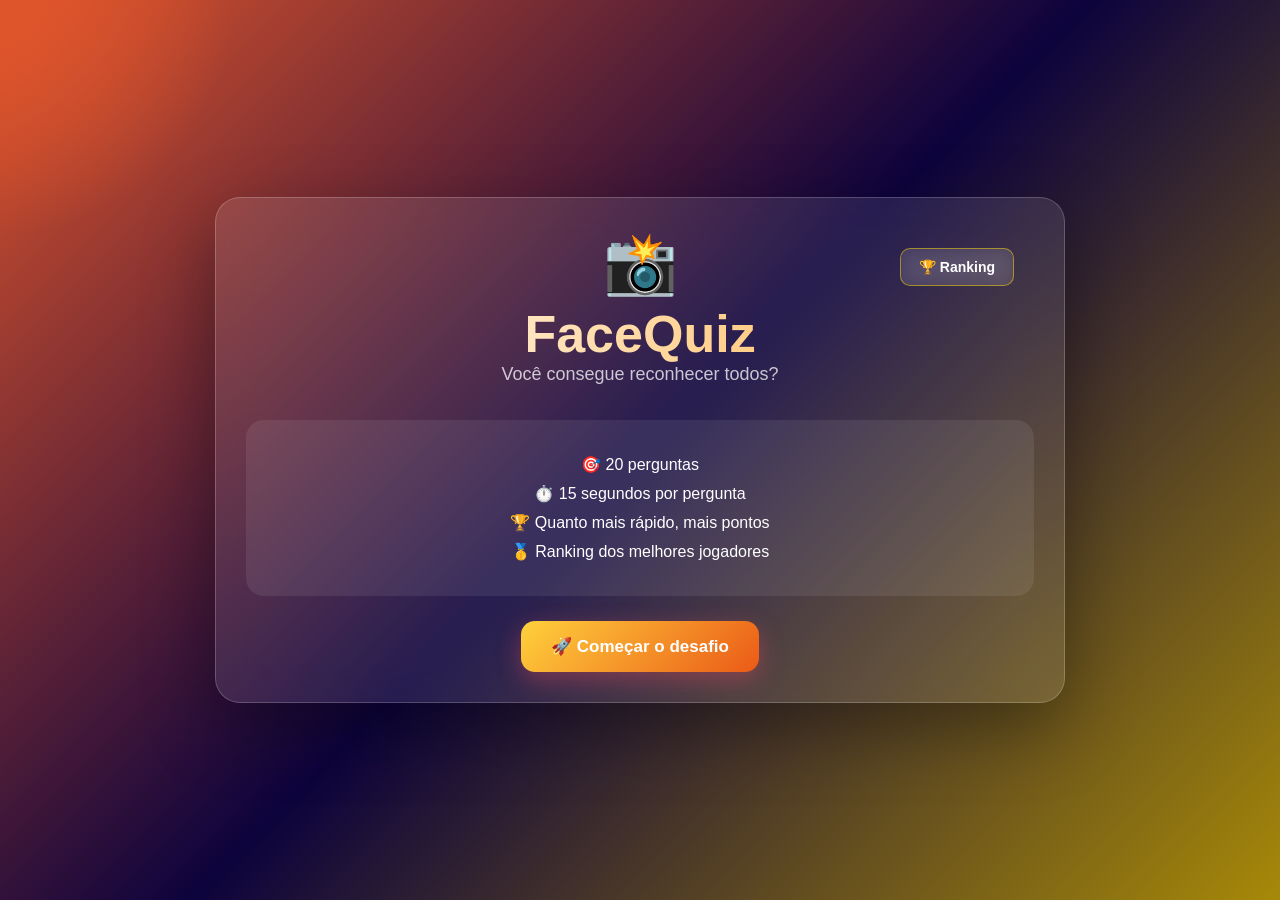
==== index-facequiz.html @ e20e8861 "Add files via upload" ====
<!DOCTYPE html>
<html lang="pt-BR">

<head>

    <meta charset="UTF-8">
    <meta name="viewport" content="width=device-width, initial-scale=1.0">
    <title>FaceQuiz</title>
    <link rel="stylesheet" href="style-facequiz.css">
    <link rel="stylesheet" href="script-facequiz.js">


</head>

<body>

    <div class="app">

        <!-- ==============================
             TELA INICIAL
        =============================== -->

        <section id="telaInicial">

            <!-- BOTÃO RANKING -->
            <button class="btn-ranking-topo" id="btnVerRanking">

                🏆 Ranking

            </button>


            <div class="logo">
                📸
            </div>


            <h1 class="titulo">
                FaceQuiz
            </h1>


            <p class="subtitulo">
                Você consegue reconhecer todos?
            </p>


            <div class="descricao">

                <p>🎯 20 perguntas</p>

                <p>⏱️ 15 segundos por pergunta</p>

                <p>🏆 Quanto mais rápido, mais pontos</p>

                <p>🥇 Ranking dos melhores jogadores</p>

            </div>


            <button class="btn btn-principal" id="btnComecar">

                🚀 Começar o desafio

            </button>

        </section>





        <!-- ==============================
     TELA DE RANKING
================================ -->

        <section id="telaRanking" class="oculto">

            <div class="ranking-header">

                <div class="ranking-icone">
                    🏆
                </div>

                <h1 class="titulo">
                    Ranking
                </h1>

                <p class="subtitulo">
                    Os melhores jogadores do FaceQuiz
                </p>

            </div>


            <!-- TOP 3 -->

            <div id="podioRanking" class="podio-ranking">
            </div>


            <!-- DEMAIS JOGADORES -->

            <div id="listaRankingTela" class="lista-ranking-tela">
            </div>


            <!-- BOTÃO VOLTAR -->

            <button class="btn btn-ranking" id="btnVoltarRanking">

                ← Voltar para a tela inicial

            </button>



            <button class="btn btn-reset-ranking" id="btnResetRanking">

                🗑️ Resetar Ranking

            </button>

        </section>





        <!-- ==============================
             TELA DO JOGO
        =============================== -->

        <section id="jogo" class="oculto">

            <div class="topo">

                <div class="questao">

                    Pergunta
                    <span id="numero">
                        1
                    </span>

                    de 20

                </div>

                <div class="pontuacao-atual">

                    🏆

                    <span id="pontos">
                        0
                    </span>

                    pontos

                </div>

            </div>


            <!-- Barra de progresso -->

            <div class="progresso-container">

                <div class="progresso" id="progresso">
                </div>

            </div>


            <!-- Cronômetro -->

            <div class="timer" id="timer">

                15

            </div>


            <!-- Imagem -->

            <div class="imagem-box">

                <img id="imagem" src="" alt="Pessoa">

            </div>


            <!-- Pergunta -->

            <div class="pergunta">

                Quem é essa pessoa?

            </div>


            <!-- Alternativas -->

            <div class="alternativas" id="alternativas">
            </div>


            <!-- Feedback -->

            <div class="feedback" id="feedback">
            </div>

        </section>


        <!-- ==============================
             RESULTADO FINAL
        =============================== -->

        <section id="resultado">

            <div class="trofeu">
                🏆
            </div>

            <h2 class="resultado-titulo">
                Desafio concluído!
            </h2>

            <div class="resultado-pontos" id="resultadoPontos">

                0

            </div>

            <p>
                pontos
            </p>


            <!-- Estatísticas -->

            <div class="estatisticas">

                <div class="estatistica">

                    <strong id="totalAcertos">
                        0
                    </strong>

                    Acertos

                </div>


                <div class="estatistica">

                    <strong id="totalErros">
                        0
                    </strong>

                    Erros

                </div>


                <div class="estatistica">

                    <strong id="percentual">
                        0%
                    </strong>

                    Aproveitamento

                </div>

            </div>


            <!-- Ranking -->

            <div class="ranking">

                <h2>
                    🏆 Ranking
                </h2>

                <div id="listaRanking">
                </div>

            </div>


            <br>


            <button class="btn btn-principal" id="btnJogarNovamente">

                🔄 Jogar novamente

            </button>

        </section>


        <!-- ==============================
     FASE SURPRESA
================================ -->

        <section id="faseSurpresa" class="oculto">

            <div class="surpresa-icone">
                🎁
            </div>

            <h1 class="titulo-surpresa">
                FASE SURPRESA!
            </h1>

            <p class="subtitulo">
                Você chegou até aqui...
            </p>

            <div class="surpresa-box">

                <p>
                    🔥 Uma pergunta especial!
                </p>

                <p>
                    ⏱️ Você terá apenas 30 segundos.
                </p>

                <p>
                    💰 Se acertar, ganha
                    <strong>+500 pontos!</strong>
                </p>

            </div>

            <button class="btn btn-principal" id="btnComecarSurpresa"type="button">

                ⚡ Aceitar o desafio

            </button>

        </section>


        <!-- ==============================
     JOGO SURPRESA
================================ -->

        <section id="jogoSurpresa" class="oculto">

            <div class="topo">

                <div class="questao">

                    🎁 Fase Surpresa

                </div>

                <div class="pontuacao-atual">

                    🏆
                    <span id="pontosSurpresa">
                        0
                    </span>

                    pontos

                </div>

            </div>


            <div class="timer" id="timerSurpresa">

                30

            </div>


            <div class="imagem-box">

                <video id="videoSurpresa" autoplay muted playsinline controls loop>
                    <source src="videos/fase-surpresa.mp4" type="video/mp4"> /* incluir caminho do video*/
                </video>

            </div>


            <div class="pergunta">

                Quem é essa pessoa?

            </div>


            <div class="alternativas-surpresa" id="alternativasSurpresa">
   

            </div>


            <div class="feedback" id="feedbackSurpresa" aria-live="polite">

            </div>

        </section>

    </div>


    <!-- ==============================
         MODAL DO NOME
    =============================== -->

    <div class="modal oculto" id="modalNome">

        <div class="modal-conteudo">

            <h2>
                👋 Bem-vindo!
            </h2>

            <p>
                Digite seu nome para entrar no ranking:
            </p>

            <br>

            <input type="text" id="nomeJogador" placeholder="Seu nome" maxlength="20">

            <button class="btn btn-principal" id="btnIniciar">

                Começar

            </button>

        </div>

    </div>


    <!-- JavaScript externo -->
    <script src="script-facequiz.js"></script>

</body>
---- style-facequiz.css ----
/* ==========================================
   CONFIGURAÇÕES GERAIS
========================================== */

* {
    margin: 0;
    padding: 0;
    box-sizing: border-box;
}


body {

    font-family:
        "Segoe UI",
        Arial,
        sans-serif;

    min-height: 100vh;

    background:
        radial-gradient(circle at top left,
            #df552b,
            transparent 15%),
        linear-gradient(135deg,
            #df552b,
            #0d033d,
            #a78908);

    color: white;

    display: flex;

    justify-content: center;

    align-items: center;

    padding: 20px;
}


/* ==========================================
   CONTAINER
========================================== */

.app {

    width: 100%;

    max-width: 850px;

    background:
        rgba(255, 255, 255, 0.10);

    backdrop-filter:
        blur(18px);

    border:
        1px solid rgba(255, 255, 255, 0.20);

    border-radius: 25px;

    padding: 30px;

    box-shadow:
        0 25px 70px rgba(0, 0, 0, 0.35);
}


/* ==========================================
   TELA INICIAL
========================================== */

#telaInicial {

    text-align: center;

}


.logo {

    font-size: 60px;

    margin-bottom: 5px;

}


.titulo {

    font-size: 52px;

    font-weight: 800;

    background:
        linear-gradient(90deg,
            #ffffff,
            #ffb347);

    -webkit-background-clip: text;

    -webkit-text-fill-color:
        transparent;
}


.subtitulo {

    color:
        rgba(255, 255, 255, 0.75);

    font-size: 18px;

    margin-bottom: 35px;

}


.descricao {

    background:
        rgba(255, 255, 255, 0.08);

    border-radius: 18px;

    padding: 25px;

    margin-bottom: 25px;

}


.descricao p {

    margin: 10px 0;

}


/* ==========================================
   BOTÕES
========================================== */

.btn {

    border: none;

    padding: 15px 30px;

    border-radius: 14px;

    font-size: 17px;

    font-weight: bold;

    cursor: pointer;

    transition:
        0.3s;
}


.btn-principal {

    color: white;

    background:
        linear-gradient(135deg,
            #ffd13c,
            #eb5a17);

    box-shadow:
        0 8px 25px rgba(255, 80, 100, 0.35);
}


.btn:hover {

    transform:
        translateY(-3px) scale(1.02);

    box-shadow:
        0 12px 30px rgba(0, 0, 0, 0.3);
}


/* ==========================================
   CABEÇALHO
========================================== */

.topo {

    display: flex;

    justify-content:
        space-between;

    align-items:
        center;

    margin-bottom:
        20px;
}


.questao {

    font-size: 18px;

    font-weight: bold;

}


.pontuacao-atual {

    background:
        rgba(255, 255, 255, 0.12);

    padding:
        10px 16px;

    border-radius:
        12px;

}


/* ==========================================
   PROGRESSO
========================================== */

.progresso-container {

    width: 100%;

    height: 8px;

    background:
        rgba(255, 255, 255, 0.15);

    border-radius:
        10px;

    margin-bottom:
        25px;

    overflow:
        hidden;
}


.progresso {

    height: 100%;

    width: 0%;

    background:
        linear-gradient(90deg,
            #ffd13c,
            #eb5a17);

    transition:
        width 0.4s;
}


/* ==========================================
   CRONÔMETRO
========================================== */

.timer {

    width: 75px;

    height: 75px;

    border-radius: 50%;

    display: flex;

    justify-content: center;

    align-items: center;

    margin:
        0 auto 20px;

    background:
        rgba(255, 255, 255, 0.10);

    border:
        4px solid #ff9a3c;

    font-size:
        24px;

    font-weight:
        bold;

    transition:
        0.3s;
}


.timer.urgente {

    border-color:
        #ff304f;

    color:
        #ff304f;

    animation:
        pulsar 0.7s infinite;
}


@keyframes pulsar {

    0% {
        transform: scale(1);
    }

    50% {
        transform: scale(1.12);
    }

    100% {
        transform: scale(1);
    }

}


/* ==========================================
   IMAGEM
========================================== */

.imagem-box {

    width: 100%;

    height: 320px;

    display:flex;
    align-items: center;
    justify-content: center;

    overflow: hidden;
    padding: 10px;
    
    box-sizing: border-box;
        
    border-radius:
        18px;
}


.imagem-box img {

    display: block;

    width: 100%;

    height: 100%;

    object-fit: contain;
    object-position: center;

    border-radius: 12px;
    transition:
        transform 0.5s;
}


.imagem-box:hover img {

    transform:
        scale(1.04);

}

@media (max-width:600px){
    .imagem-box{
        height: 260px;
        padding: 8px;
    }
}



/* ==========================================
   PERGUNTA
========================================== */

.pergunta {

    text-align:
        center;

    font-size:
        25px;

    font-weight:
        bold;

    margin-bottom:
        20px;

}


/* ==========================================
   ALTERNATIVAS
========================================== */

.alternativas {

    display:
        grid;

    grid-template-columns:
        1fr 1fr;

    gap:
        14px;

}


.alternativa {

    padding:
        16px;

    border:
        1px solid rgba(255, 255, 255, 0.15);

    border-radius:
        14px;

    background:
        rgba(255, 255, 255, 0.08);

    color:
        white;

    font-size:
        16px;

    cursor:
        pointer;

    transition:
        0.25s;
}


.alternativa:hover {

    background:
        rgba(255, 255, 255, 0.18);

    transform:
        translateY(-2px);

}


.alternativa:disabled {

    cursor:
        not-allowed;

}


.correta {

    background:
        #16c784 !important;

    border-color:
        #16c784 !important;

    animation:
        acerto 0.5s;
}


.errada {

    background:
        #ff3d57 !important;

    border-color:
        #ff3d57 !important;

    animation:
        erro 0.5s;
}


/* ==========================================
   ANIMAÇÕES
========================================== */

@keyframes acerto {

    0% {
        transform: scale(1);
    }

    50% {
        transform: scale(1.08);
    }

    100% {
        transform: scale(1);
    }

}


@keyframes erro {

    0%,
    100% {
        transform: translateX(0);
    }

    25% {
        transform: translateX(-8px);
    }

    50% {
        transform: translateX(8px);
    }

    75% {
        transform: translateX(-8px);
    }

}


/* ==========================================
   FEEDBACK
========================================== */

.feedback {

    text-align:
        center;

    min-height:
        30px;

    margin-top:
        18px;

    font-size:
        20px;

    font-weight:
        bold;
}


/* ==========================================
   RESULTADO
========================================== */

#resultado {

    display:
        none;

    text-align:
        center;
}


.trofeu {

    font-size:
        75px;
}


.resultado-titulo {

    font-size:
        38px;

    margin:
        10px 0;
}


.resultado-pontos {

    font-size:
        48px;

    font-weight:
        bold;

    color:
        #ffb347;

    margin:
        15px;
}


.estatisticas {

    display:
        flex;

    justify-content:
        center;

    gap:
        15px;

    margin:
        25px 0;

    flex-wrap:
        wrap;
}


.estatistica {

    background:
        rgba(255, 255, 255, 0.08);

    padding:
        15px 25px;

    border-radius:
        15px;

    min-width:
        130px;
}


.estatistica strong {

    display:
        block;

    font-size:
        25px;
}


/* ==========================================
   RANKING
========================================== */

.ranking {

    margin-top:
        30px;

    text-align:
        left;
}


.ranking h2 {

    text-align:
        center;

    margin-bottom:
        15px;
}


.ranking-item {

    display:
        flex;

    justify-content:
        space-between;

    align-items:
        center;

    background:
        rgba(255, 255, 255, 0.08);

    padding:
        13px 18px;

    border-radius:
        12px;

    margin-bottom:
        8px;
}


.primeiro {

    border:
        1px solid #ffd700;

}


.segundo {

    border:
        1px solid #c0c0c0;

}


.terceiro {

    border:
        1px solid #cd7f32;

}


/* ==========================================
   MODAL
========================================== */

.modal {

    position:
        fixed;

    inset:
        0;

    background:
        rgba(0, 0, 0, 0.75);

    display:
        flex;

    justify-content:
        center;

    align-items:
        center;

    padding:
        20px;

    z-index:
        100;
}


.modal-conteudo {

    background:
        #241039;

    padding:
        35px;

    border-radius:
        20px;

    text-align:
        center;

    width:
        100%;

    max-width:
        400px;
}


.modal-conteudo h2 {

    margin-bottom:
        20px;

}


.modal-conteudo input {

    width:
        100%;

    padding:
        14px;

    border:
        none;

    border-radius:
        10px;

    margin-bottom:
        15px;

    font-size:
        16px;

    outline:
        none;
}


/* ==========================================
   CLASSE PARA ESCONDER ELEMENTOS
========================================== */

.oculto {

    display:
        none !important;

}


/* ==========================================
   RESPONSIVIDADE
========================================== */

@media(max-width: 600px) {

    .app {

        padding:
            20px;

    }


    .titulo {

        font-size:
            40px;

    }


    .alternativas {

        grid-template-columns:
            1fr;

    }


    .imagem-box {

        height:
            250px;

    }


    .topo {

        flex-direction:
            column;

        gap:
            10px;

    }

}

/* ==========================================
   FASE SURPRESA
========================================== */

.surpresa-icone {

    font-size: 80px;

    margin-bottom: 10px;

    animation:
        pulsar 1s infinite;

}


.titulo-surpresa {

    font-size: 45px;

    font-weight: 800;

    background:
        linear-gradient(90deg,
            #ffd700,
            #ff7a18,
            #061b79);

    -webkit-background-clip: text;

    -webkit-text-fill-color:
        transparent;

    margin-bottom: 10px;

}


.surpresa-box {

    background:
        rgba(255, 255, 255, 0.10);

    border:
        1px solid rgba(255, 215, 0, 0.35);

    border-radius:
        18px;

    padding:
        25px;

    margin:
        25px 0;

}


.surpresa-box p {

    margin:
        10px 0;

    font-size:
        18px;

}


.surpresa-box strong {

    color:
        #ffd700;

}


#jogoSurpresa {

    text-align:
        center;

}


#jogoSurpresa .imagem-box {

    border:
        3px solid #ffd700;

    box-shadow:
        0 0 30px rgba(255, 215, 0, 0.25);

}


#timerSurpresa {

    border-color:
        #ffd700;

}


#timerSurpresa.urgente {

    border-color:
        #ff304f;

    color:
        #ff304f;

}


#videoSurpresa{
    display: block;
    width: 100%;
    max-width: 600px;
    height: 320px;
    object-fit: contain;
    object-position: center;
    margin: 0 auto;
    border-radius: 18px;
    background-color: #df552b; /* ver fundo do video se precisa ser o #000*/
}

@media(max-width: 600px) {

    .titulo-surpresa {

        font-size:
            34px;

    }

}

@media(max-width: 600px) {

    #videoSurpresa {

        height: 206px;

    }

}


/* ==========================================
   BOTÃO RANKING
========================================== */

.btn-ranking {

    width: 100%;

    margin-top: 12px;

    color: white;

    background:
        rgba(255, 255, 255, 0.10);

    border:
        1px solid rgba(255, 215, 0, 0.45);

}


.btn-ranking:hover {

    background:
        rgba(255, 215, 0, 0.15);

    border-color:
        #ffd700;

}


/* ==========================================
   TELA DE RANKING
========================================== */

#telaRanking {

    text-align:
        center;

    animation:
        aparecerRanking 0.4s ease;

}


@keyframes aparecerRanking {

    from {

        opacity: 0;

        transform:
            translateY(20px);

    }

    to {

        opacity: 1;

        transform:
            translateY(0);

    }

}


/* ==========================================
   CABEÇALHO
========================================== */

.ranking-header {

    margin-bottom:
        25px;

}


.ranking-icone {

    font-size:
        65px;

    margin-bottom:
        5px;

}


/* ==========================================
   PÓDIO
========================================== */

.podio-ranking {

    display:
        flex;

    justify-content:
        center;

    align-items:
        flex-end;

    gap:
        12px;

    margin:
        25px 0 30px;

}


.podio-item {

    width:
        30%;

    padding:
        18px 10px;

    border-radius:
        16px;

    background:
        rgba(255,255,255,0.08);

    border:
        1px solid
        rgba(255,255,255,0.15);

}


.podio-item.primeiro {

    min-height:
        150px;

    border:
        2px solid
        #ffd700;

    background:
        rgba(255,215,0,0.12);

}


.podio-item.segundo {

    min-height:
        125px;

    border:
        2px solid
        #c0c0c0;

}


.podio-item.terceiro {

    min-height:
        110px;

    border:
        2px solid
        #cd7f32;

}


.podio-medalha {

    font-size:
        35px;

    margin-bottom:
        8px;

}


.podio-nome {

    font-weight:
        bold;

    font-size:
        16px;

    overflow:
        hidden;

    text-overflow:
        ellipsis;

    white-space:
        nowrap;

}


.podio-pontos {

    color:
        #ffd700;

    font-weight:
        bold;

    margin-top:
        7px;

}


/* ==========================================
   LISTA DO RANKING
========================================== */

.lista-ranking-tela {

    display:
        flex;

    flex-direction:
        column;

    gap:
        8px;

    margin-bottom:
        25px;

}


.ranking-tela-item {

    display:
        flex;

    align-items:
        center;

    justify-content:
        space-between;

    padding:
        14px 18px;

    background:
        rgba(255,255,255,0.07);

    border:
        1px solid
        rgba(255,255,255,0.10);

    border-radius:
        13px;

    transition:
        0.25s;

}


.ranking-tela-item:hover {

    background:
        rgba(255,255,255,0.14);

    transform:
        translateX(4px);

}


.ranking-posicao {

    font-weight:
        bold;

    min-width:
        40px;

    text-align:
        left;

}


.ranking-nome {

    flex:
        1;

    text-align:
        left;

    font-weight:
        600;

}


.ranking-pontos {

    color:
        #ffd700;

    font-weight:
        bold;

}


/* ==========================================
   RANKING VAZIO
========================================== */

.ranking-vazio {

    padding:
        35px 20px;

    background:
        rgba(255,255,255,0.07);

    border-radius:
        18px;

    margin-bottom:
        25px;

}


.ranking-vazio .icone {

    font-size:
        50px;

    margin-bottom:
        10px;

}


/* ==========================================
   RESPONSIVIDADE
========================================== */

@media(max-width: 600px) {

    .podio-ranking {

        gap:
            6px;

    }


    .podio-item {

        width:
            33%;

        padding:
            14px 6px;

    }


    .podio-item.primeiro {

        min-height:
            135px;

    }


    .podio-item.segundo {

        min-height:
            115px;

    }


    .podio-item.terceiro {

        min-height:
            100px;

    }


    .podio-nome {

        font-size:
            13px;

    }


    .podio-pontos {

        font-size:
            13px;

    }

}


/* ==========================================
   BOTÃO RESETAR RANKING
========================================== */

.btn-reset-ranking {

    width: 100%;

    margin-top: 10px;

    background:
        rgba(255, 60, 80, 0.08);

    color:
        #ff5c6c;

    border:
        1px solid
        rgba(255, 60, 80, 0.35);

}


.btn-reset-ranking:hover {

    background:
        rgba(255, 60, 80, 0.18);

    border-color:
        #ff5c6c;

    color:
        #ffffff;

}


/* ==========================================
   BOTÕES DA TELA INICIAL
========================================== */

.botoes-iniciais {

    display:
        flex;

    gap:
        12px;

    width:
        100%;

    margin-top:
        20px;

}


.botoes-iniciais .btn {

    flex:
        1;

    margin:
        0;

}


/* Mantém os dois botões
   com exatamente o mesmo visual */

.botoes-iniciais .btn-principal {

    width:
        auto;

}


/* ==========================================
   RESPONSIVO
========================================== */

@media (max-width: 600px) {

    .botoes-iniciais {

        flex-direction:
            column;

    }


    .botoes-iniciais .btn {

        width:
            100%;

    }

}


/* ==========================================
   BOTÃO RANKING - CANTO SUPERIOR DIREITO
========================================== */

#telaInicial {

    position:
        relative;

}


.btn-ranking-topo {

    position:
        absolute;

    top:
        20px;

    right:
        20px;

    display:
        flex;

    align-items:
        center;

    justify-content:
        center;

    gap:
        6px;

    padding:
        10px 18px;

    border:
        1px solid
        rgba(255, 215, 0, 0.5);

    border-radius:
        10px;

    background:
        rgba(255, 255, 255, 0.08);

    color:
        #ffffff;

    font-size:
        14px;

    font-weight:
        600;

    cursor:
        pointer;

    transition:
        all 0.25s ease;

    backdrop-filter:
        blur(8px);

}


.btn-ranking-topo:hover {

    background:
        rgba(255, 215, 0, 0.15);

    border-color:
        #ffd700;

    transform:
        translateY(-2px);

    box-shadow:
        0 5px 20px
        rgba(255, 215, 0, 0.15);

}


/* ==========================================
   RESPONSIVO
========================================== */

@media (max-width: 600px) {

    .btn-ranking-topo {

        top:
            12px;

        right:
            12px;

        padding:
            8px 12px;

        font-size:
            13px;

    }

}


#faseSurpresa {
    width: 100%;
    max-width: 650px;
    margin: 0 auto;
    padding: 20px;
    box-sizing: border-box;
    text-align: center;
}

#videoSurpresa {
    display: block;
    width: 100%;
    height: 320px;
    object-fit: contain;
    object-position: center;
    background: #000;
    border-radius: 18px;
    margin: 20px auto;
}

.alternativas-surpresa {
    display: grid;
    grid-template-columns: repeat(2, minmax(0, 1fr));
    gap: 12px;
    margin-top: 20px;
}

.alternativas-surpresa button {
   padding:
        16px;

    border:
        1px solid rgba(255, 255, 255, 0.15);

    border-radius:
        14px;

    background:
        rgba(255, 255, 255, 0.08);

    color:
        white;

    font-size:
        16px;

    cursor:
        pointer;

    transition:
        0.25s;
}

.alternativas-surpresa button:hover {
    transform: scale(1.03);
}

@media (max-width: 600px) {
    #videoSurpresa {
        height: 240px;
    }

    .alternativas-surpresa {
        grid-template-columns: 1fr;
    }
}




#jogoSurpresa .imagem-box {
    width: 100%;
    max-width: 600px;
    height: 320px;
    margin: 20px auto;
    display: flex;
    justify-content: center;
    align-items: center;
    overflow: hidden;
    box-sizing: border-box;
    border-radius: 18px;
    background: #000;
}

#videoSurpresa {
    display: block;
    width: 100%;
    height: 100%;
    object-fit: contain;
    object-position: center;
}

#alternativasSurpresa {
    display:
        grid;

    grid-template-columns:
        1fr 1fr;

    gap:
        14px;

}

#alternativasSurpresa .alternativa {
    width: 100%;
    padding: 14px;
    box-sizing: border-box;
}

@media (max-width: 600px) {
    #jogoSurpresa .imagem-box {
        height: 240px;
    }

    #alternativasSurpresa {
        grid-template-columns: 1fr;
    }
}

/*
.alternativa:hover {

    background:
        rgba(255, 255, 255, 0.18);

    transform:
        translateY(-2px);

}


.alternativa:disabled {

    cursor:
        not-allowed;

}


.correta {

    background:
        #16c784 !important;

    border-color:
        #16c784 !important;

    animation:
        acerto 0.5s;
}


.errada {

    background:
        #ff3d57 !important;

    border-color:
        #ff3d57 !important;

    animation:
        erro 0.5s;
}
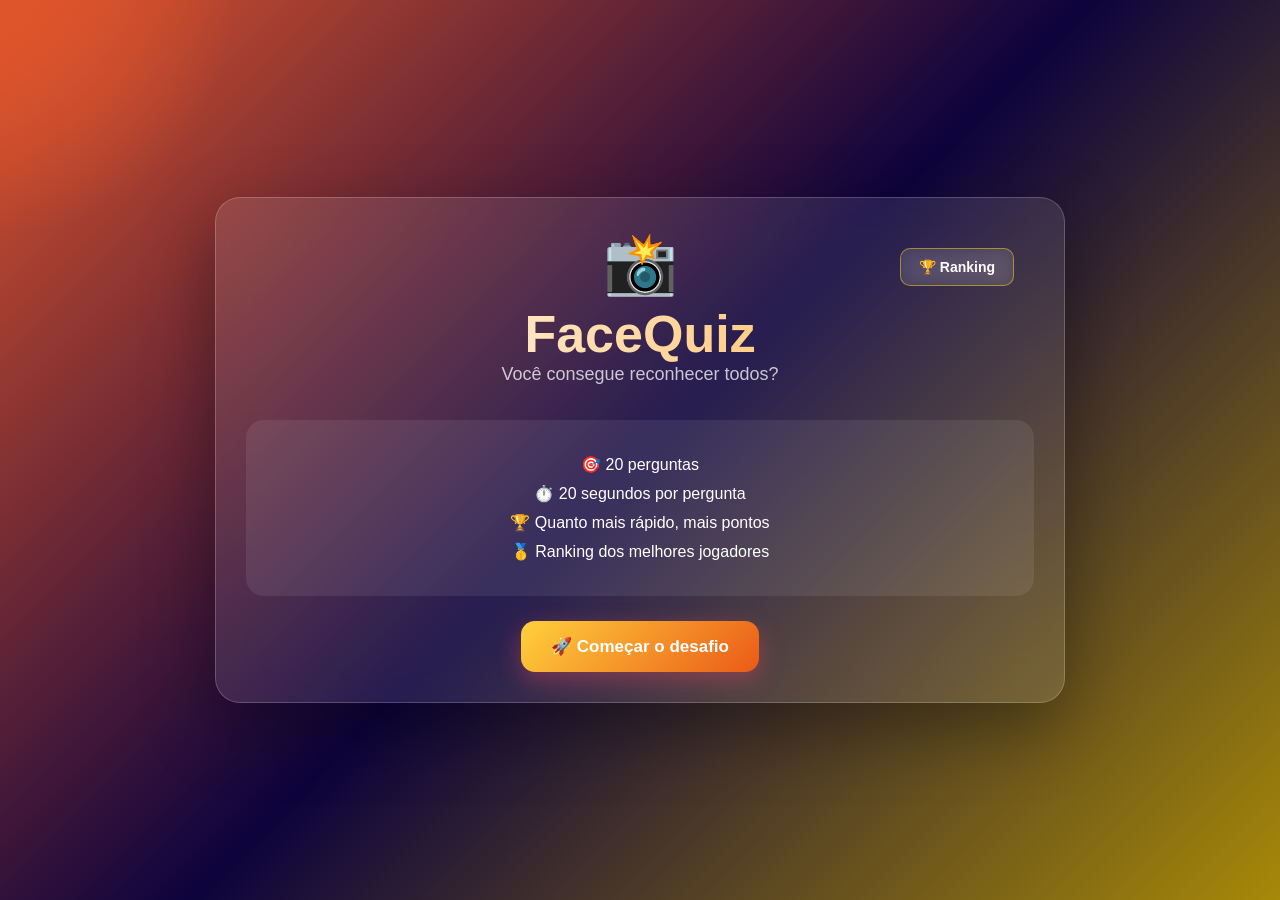
==== commit 3016dfd4: "Modify game timing and instructions in index-facequiz.html Updated game instructions and timing in t" ====
--- a/index-facequiz.html
+++ b/index-facequiz.html
@@ -49,7 +49,7 @@
 
                 <p>🎯 20 perguntas</p>
 
-                <p>⏱️ 15 segundos por pergunta</p>
+                <p>⏱️ 20 segundos por pergunta</p>
 
                 <p>🏆 Quanto mais rápido, mais pontos</p>
 
@@ -446,4 +446,4 @@
     <!-- JavaScript externo -->
     <script src="script-facequiz.js"></script>
 
-</body>+</body>
